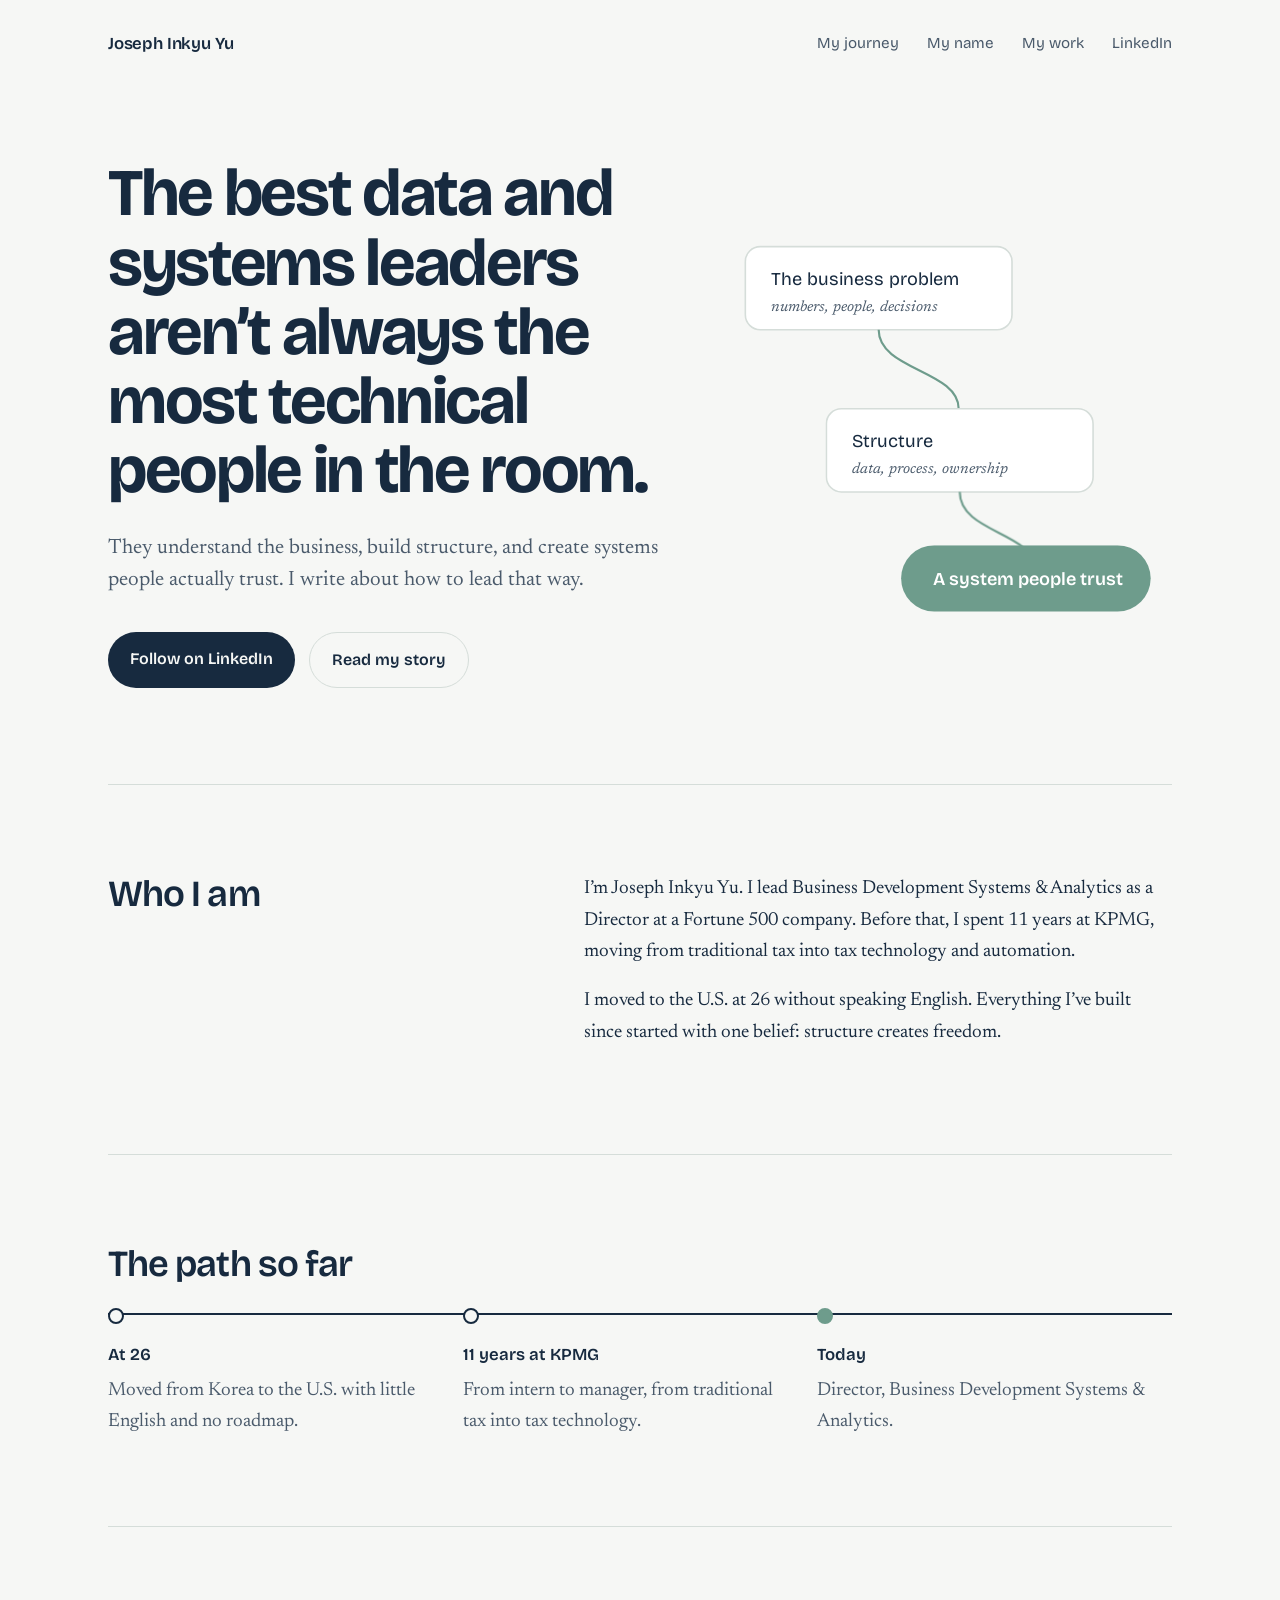
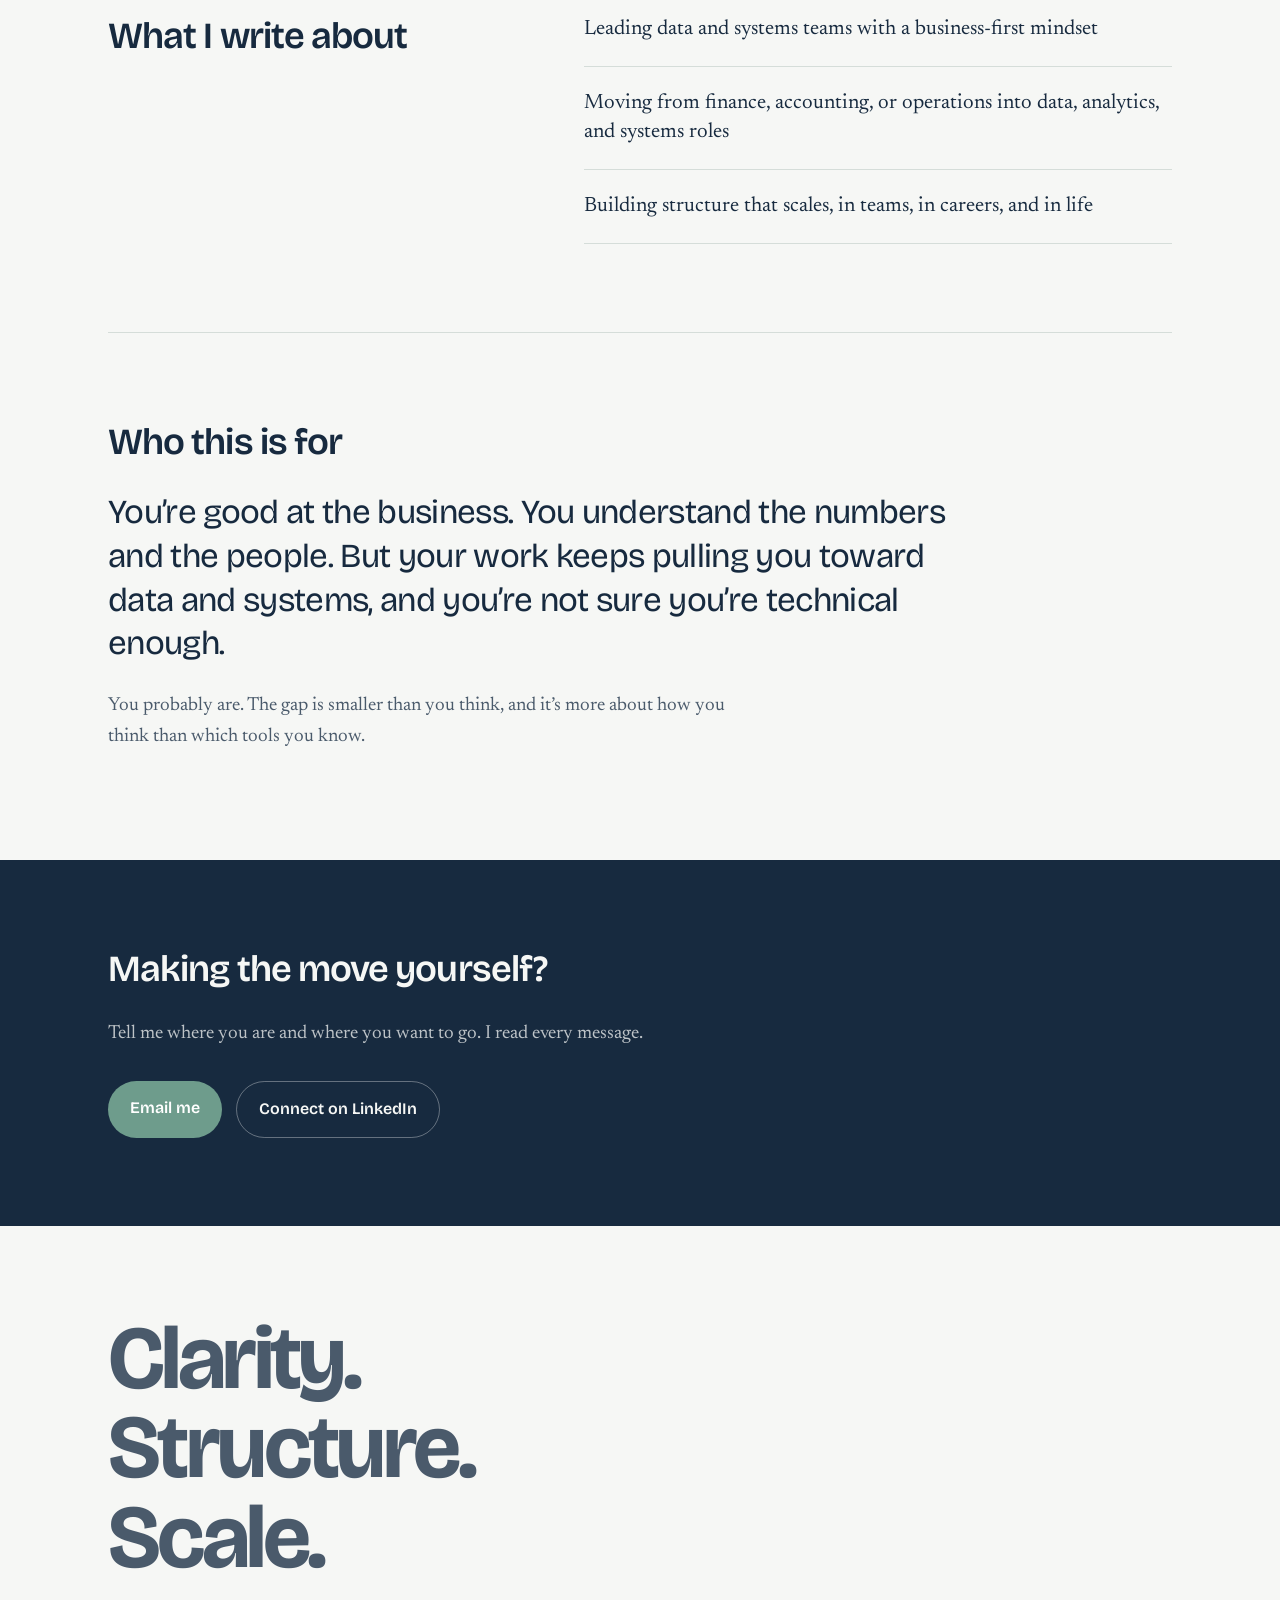
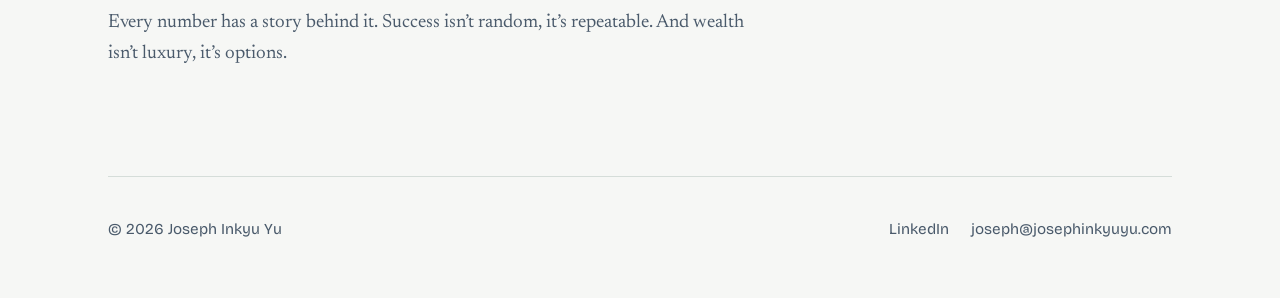
==== index.html @ 43febdc6 "Launch new personal site" ====
<!DOCTYPE html>
<html lang="en">
<head>
<meta charset="utf-8">
<meta name="viewport" content="width=device-width, initial-scale=1">
<title>Joseph Inkyu Yu | Business-first data & systems leadership</title>
<meta name="description" content="Joseph Inkyu Yu leads data and systems with a business-first mindset. Writing about how people from finance, accounting, and operations grow into data and systems roles.">
<meta property="og:title" content="Joseph Inkyu Yu">
<meta property="og:description" content="The best data and systems leaders aren’t always the most technical people in the room.">
<meta property="og:url" content="https://josephinkyuyu.com">
<link rel="preconnect" href="https://fonts.googleapis.com">
<link rel="preconnect" href="https://fonts.gstatic.com" crossorigin>
<link href="https://fonts.googleapis.com/css2?family=Bricolage+Grotesque:opsz,wght@12..96,400;12..96,600;12..96,700&family=Newsreader:ital,opsz,wght@0,6..72,400;0,6..72,500;1,6..72,400&display=swap" rel="stylesheet">
<link rel="stylesheet" href="/styles.css">
</head>
<body>
<div class="wrap">
  <header class="site">
    <a class="name" href="/">Joseph Inkyu Yu</a>
    <nav aria-label="Main">
      <ul>
        <li><a href="/my-journey">My journey</a></li>
        <li><a href="/the-story-behind-my-name">My name</a></li>
        <li><a href="/my-work">My work</a></li>
        <li><a href="https://linkedin.com/in/josephinkyuyu">LinkedIn</a></li>
      </ul>
    </nav>
  </header>

  <main>
    <div class="hero">
      <div>
        <h1>The best data and systems leaders aren’t always the most technical people in the room.</h1>
        <p class="measure">They understand the business, build structure, and create systems people actually trust. I write about how to lead that way.</p>
        <div class="actions">
          <a class="btn btn-primary" href="https://linkedin.com/in/josephinkyuyu">Follow on LinkedIn</a>
          <a class="btn btn-quiet" href="/my-journey">Read my story</a>
        </div>
      </div>

      <div class="system" aria-hidden="true">
        <svg viewBox="0 0 420 380" role="img">
          <rect class="node" x="20" y="24" width="250" height="78" rx="14"/>
          <text x="44" y="60">The business problem</text>
          <text class="sub" x="44" y="84">numbers, people, decisions</text>

          <path class="flow" d="M145 102 C 145 140, 220 140, 220 176"/>

          <g class="late l1">
            <rect class="node" x="96" y="176" width="250" height="78" rx="14"/>
            <text x="120" y="212">Structure</text>
            <text class="sub" x="120" y="236">data, process, ownership</text>
          </g>

          <path class="flow f2" d="M221 254 C 221 292, 290 292, 290 324"/>

          <g class="late l2">
            <rect class="node-end" x="166" y="304" width="234" height="62" rx="31"/>
            <text class="node-end-text" x="196" y="341">A system people trust</text>
          </g>
        </svg>
      </div>
    </div>

    <section class="two" aria-labelledby="who">
      <h2 id="who">Who I am</h2>
      <div class="measure">
        <p>I’m Joseph Inkyu Yu. I lead Business Development Systems &amp; Analytics as a Director at a Fortune 500 company. Before that, I spent 11 years at KPMG, moving from traditional tax into tax technology and automation.</p>
        <p>I moved to the U.S. at 26 without speaking English. Everything I’ve built since started with one belief: structure creates freedom.</p>
      </div>
    </section>

    <section aria-labelledby="path">
      <h2 id="path">The path so far</h2>
      <ol class="path">
        <li><span class="when">At 26</span><span class="what">Moved from Korea to the U.S. with little English and no roadmap.</span></li>
        <li><span class="when">11 years at KPMG</span><span class="what">From intern to manager, from traditional tax into tax technology.</span></li>
        <li><span class="when">Today</span><span class="what">Director, Business Development Systems &amp; Analytics.</span></li>
      </ol>
    </section>

    <section class="two" aria-labelledby="write">
      <h2 id="write">What I write about</h2>
      <ul class="topics">
        <li>Leading data and systems teams with a business-first mindset</li>
        <li>Moving from finance, accounting, or operations into data, analytics, and systems roles</li>
        <li>Building structure that scales, in teams, in careers, and in life</li>
      </ul>
    </section>

    <section class="for-you" aria-labelledby="for">
      <h2 id="for">Who this is for</h2>
      <blockquote>You’re good at the business. You understand the numbers and the people. But your work keeps pulling you toward data and systems, and you’re not sure you’re technical enough.</blockquote>
      <p class="measure">You probably are. The gap is smaller than you think, and it’s more about how you think than which tools you know.</p>
    </section>
  </main>
</div>

<section class="start" aria-labelledby="start">
  <div class="wrap">
    <h2 id="start">Making the move yourself?</h2>
    <p class="measure">Tell me where you are and where you want to go. I read every message.</p>
    <div class="actions">
      <a class="btn btn-primary" href="mailto:joseph@josephinkyuyu.com?subject=MOVE">Email me</a>
      <a class="btn btn-quiet" href="https://linkedin.com/in/josephinkyuyu">Connect on LinkedIn</a>
    </div>
  </div>
</section>

<div class="wrap">
  <section class="belief" aria-label="Philosophy" style="border-top:none">
    <p class="big">Clarity.<br>Structure.<br>Scale.</p>
    <p class="measure">Every number has a story behind it. Success isn’t random, it’s repeatable. And wealth isn’t luxury, it’s options.</p>
  </section>

  <footer>
    <span>© 2026 Joseph Inkyu Yu</span>
    <ul>
      <li><a href="https://linkedin.com/in/josephinkyuyu">LinkedIn</a></li>
      <li><a href="mailto:joseph@josephinkyuyu.com">joseph@josephinkyuyu.com</a></li>
    </ul>
  </footer>
</div>
</body>
</html>
---- styles.css ----
:root {
    --porcelain: #F6F7F5;
    --ink: #172A3F;
    --ink-soft: #4A5A6B;
    --celadon: #6E9C8C;
    --celadon-deep: #3F6F60;
    --line: #D5DDD9;
    --surface: #FFFFFF;
    color-scheme: light;
    --display: "Bricolage Grotesque", "Helvetica Neue", Arial, sans-serif;
    --body: "Newsreader", Georgia, "Times New Roman", serif;
  }
  @media (prefers-color-scheme: dark) {
    :root {
      --porcelain: #101B27;
      --ink: #E8EEEB;
      --ink-soft: #A8B6B0;
      --celadon: #8DBBAA;
      --celadon-deep: #A9D2C3;
      --line: #263646;
      --surface: #16232F;
      color-scheme: dark;
    }
  }
  * { box-sizing: border-box; }
  html { scroll-behavior: smooth; }
  body {
    margin: 0;
    background: var(--porcelain);
    color: var(--ink);
    font-family: var(--body);
    font-size: 1.1875rem;
    line-height: 1.65;
    -webkit-font-smoothing: antialiased;
  }
  a { color: inherit; }
  a:focus-visible, button:focus-visible { outline: 3px solid var(--celadon); outline-offset: 3px; border-radius: 2px; }
  .wrap { max-width: 1120px; margin: 0 auto; padding: 0 28px; }
  .measure { max-width: 34em; }

  /* Nav */
  header.site {
    display: flex; align-items: center; justify-content: space-between;
    padding: 28px 0; gap: 24px; flex-wrap: wrap;
  }
  .name { font-family: var(--display); font-weight: 600; font-size: 1.05rem; text-decoration: none; letter-spacing: -0.01em; }
  nav ul { list-style: none; display: flex; gap: 28px; margin: 0; padding: 0; flex-wrap: wrap; }
  nav a { font-family: var(--display); font-size: 0.95rem; text-decoration: none; color: var(--ink-soft); }
  nav a:hover { color: var(--ink); }

  /* Hero */
  .hero {
    display: grid; grid-template-columns: 1.25fr 1fr; gap: 56px; align-items: center;
    padding: 72px 0 96px;
  }
  .hero h1 {
    font-family: var(--display); font-weight: 700;
    font-size: clamp(2.4rem, 5.2vw, 4.2rem);
    line-height: 1.04; letter-spacing: -0.035em; margin: 0 0 28px;
  }
  .hero p { color: var(--ink-soft); margin: 0 0 36px; font-size: 1.3rem; line-height: 1.5; }
  .actions { display: flex; gap: 14px; flex-wrap: wrap; }
  .btn {
    font-family: var(--display); font-weight: 600; font-size: 1rem;
    padding: 14px 22px; border-radius: 999px; text-decoration: none; display: inline-block;
  }
  .btn-primary { background: var(--ink); color: var(--porcelain); }
  .btn-primary:hover { background: var(--celadon-deep); }
  .btn-quiet { border: 1.5px solid var(--line); }
  .btn-quiet:hover { border-color: var(--ink); }

  /* System diagram: the one memorable element */
  .system svg { width: 100%; height: auto; display: block; }
  .system .node { fill: var(--surface); stroke: var(--line); stroke-width: 1.5; }
  .system .node-end { fill: var(--celadon); stroke: none; }
  .system text { font-family: var(--display); font-size: 17px; fill: var(--ink); }
  .system .node-end-text { fill: #fff; font-weight: 600; }
  .system .sub { font-family: var(--body); font-size: 14px; fill: var(--ink-soft); font-style: italic; }
  .system .flow { fill: none; stroke: var(--celadon); stroke-width: 2; stroke-dasharray: 260; stroke-dashoffset: 260; animation: draw 1.1s ease-out forwards; }
  .system .flow.f2 { animation-delay: 0.9s; }
  .system .late { opacity: 0; animation: appear 0.6s ease-out forwards; }
  .system .late.l1 { animation-delay: 0.7s; }
  .system .late.l2 { animation-delay: 1.6s; }
  @keyframes draw { to { stroke-dashoffset: 0; } }
  @keyframes appear { to { opacity: 1; } }
  @media (prefers-reduced-motion: reduce) {
    .system .flow { animation: none; stroke-dashoffset: 0; }
    .system .late { animation: none; opacity: 1; }
  }

  /* Sections */
  section { padding: 88px 0; border-top: 1px solid var(--line); }
  h2 {
    font-family: var(--display); font-weight: 600; font-size: clamp(1.7rem, 3vw, 2.3rem);
    letter-spacing: -0.025em; line-height: 1.15; margin: 0 0 28px;
  }
  .two { display: grid; grid-template-columns: 1fr 1.4fr; gap: 56px; }
  .two p { margin: 0 0 18px; }

  /* Path: a real sequence, so it gets an order */
  .path { list-style: none; margin: 8px 0 0; padding: 0; display: grid; grid-template-columns: repeat(3, 1fr); gap: 0; }
  .path li { padding: 26px 26px 0 0; border-top: 2px solid var(--ink); position: relative; }
  .path li::before {
    content: ""; position: absolute; top: -7px; left: 0; width: 12px; height: 12px;
    border-radius: 50%; background: var(--porcelain); border: 2px solid var(--ink);
  }
  .path li:last-child::before { background: var(--celadon); border-color: var(--celadon); }
  .path .when { font-family: var(--display); font-weight: 600; font-size: 1.05rem; display: block; margin-bottom: 6px; }
  .path .what { color: var(--ink-soft); }

  .topics { list-style: none; margin: 0; padding: 0; }
  .topics li { padding: 22px 0; border-bottom: 1px solid var(--line); font-size: 1.3rem; line-height: 1.4; }
  .topics li:first-child { padding-top: 0; }

  .for-you blockquote {
    margin: 0; font-family: var(--display); font-weight: 400;
    font-size: clamp(1.5rem, 2.8vw, 2.1rem); line-height: 1.3; letter-spacing: -0.02em; max-width: 26em;
  }
  .for-you p { color: var(--ink-soft); margin-top: 24px; }

  .start { background: var(--ink); color: var(--porcelain); border-top: none; }
  .start h2 { color: var(--porcelain); }
  .start p { color: color-mix(in srgb, var(--porcelain) 75%, transparent); margin: 0 0 32px; }
  .start .btn-primary { background: var(--celadon); color: #fff; }
  .start .btn-primary:hover { background: var(--celadon-deep); color: var(--ink); }
  .start .btn-quiet { border-color: color-mix(in srgb, var(--porcelain) 35%, transparent); color: var(--porcelain); }
  .start .btn-quiet:hover { border-color: var(--porcelain); }

  .belief { text-align: left; }
  .belief .big {
    font-family: var(--display); font-weight: 700; letter-spacing: -0.04em; line-height: 1;
    font-size: clamp(2.6rem, 7vw, 5.6rem); margin: 0 0 24px;
  }
  .belief p { color: var(--ink-soft); }

  footer { padding: 40px 0 56px; border-top: 1px solid var(--line); font-family: var(--display); font-size: 0.95rem; color: var(--ink-soft); display: flex; justify-content: space-between; gap: 20px; flex-wrap: wrap; }
  footer a { text-decoration: none; }
  footer a:hover { color: var(--ink); }
  footer ul { list-style: none; display: flex; gap: 22px; margin: 0; padding: 0; flex-wrap: wrap; }

  @media (max-width: 820px) {
    .hero { grid-template-columns: 1fr; padding: 40px 0 64px; gap: 40px; }
    .two { grid-template-columns: 1fr; gap: 8px; }
    .path { grid-template-columns: 1fr; gap: 28px; }
    .path li { padding-right: 0; }
    section { padding: 64px 0; }
    nav ul { gap: 18px; }
  }

/* Story pages */
.page-head { padding: 72px 0 40px; }
.page-head h1 {
  font-family: var(--display); font-weight: 700; letter-spacing: -0.035em; line-height: 1.05;
  font-size: clamp(2.4rem, 5vw, 3.8rem); margin: 0 0 18px; max-width: 16em;
}
.page-head .lede { color: var(--ink-soft); font-size: 1.3rem; font-style: italic; margin: 0; }
.prose { max-width: 34em; padding-bottom: 88px; }
.prose p { margin: 0 0 1.15em; }
.prose h2 { margin-top: 64px; }
.prose .pull {
  font-family: var(--display); font-weight: 600; font-size: clamp(1.45rem, 2.6vw, 1.9rem);
  line-height: 1.3; letter-spacing: -0.02em; margin: 48px 0; padding-left: 22px;
  border-left: 3px solid var(--celadon);
}
.prose ul { padding-left: 1.1em; margin: 0 0 1.4em; }
.prose li { margin-bottom: 0.5em; }
.work-group { padding: 40px 0; border-top: 1px solid var(--line); }
.work-group h2 { margin: 0 0 8px; }
.work-group .note { color: var(--ink-soft); font-style: italic; margin: 0 0 22px; }
.work-list { list-style: none; padding: 0; margin: 0; }
.work-list li { padding: 14px 0; }
.work-list strong { font-family: var(--display); font-weight: 600; display: block; font-size: 1.1rem; }
.work-list span { color: var(--ink-soft); }
.tag { font-family: var(--display); font-size: 0.8rem; font-weight: 600; color: var(--celadon-deep); margin-left: 8px; }
.next { padding: 48px 0 88px; border-top: 1px solid var(--line); }
.next a { font-family: var(--display); font-weight: 600; font-size: 1.3rem; text-decoration: none; border-bottom: 2px solid var(--celadon); }
nav a[aria-current="page"] { color: var(--ink); text-decoration: underline; text-decoration-color: var(--celadon); text-underline-offset: 6px; text-decoration-thickness: 2px; }
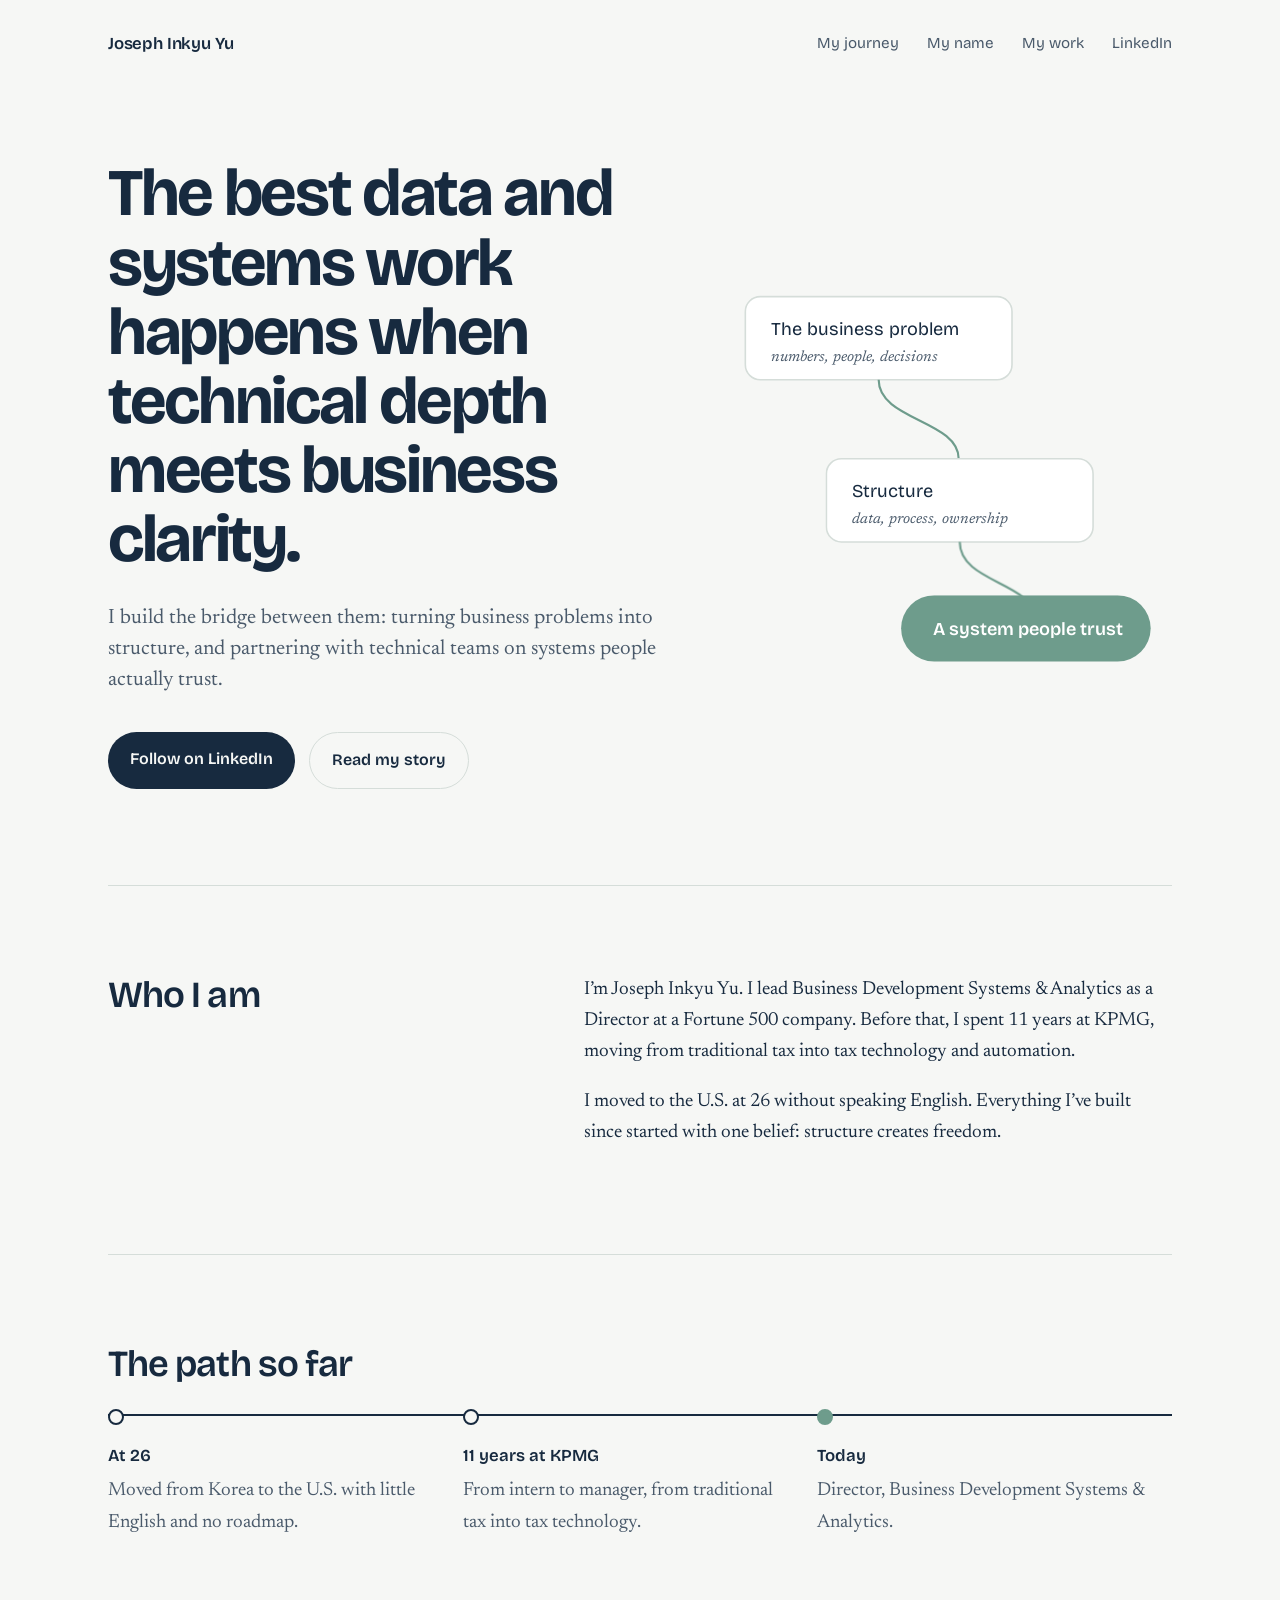
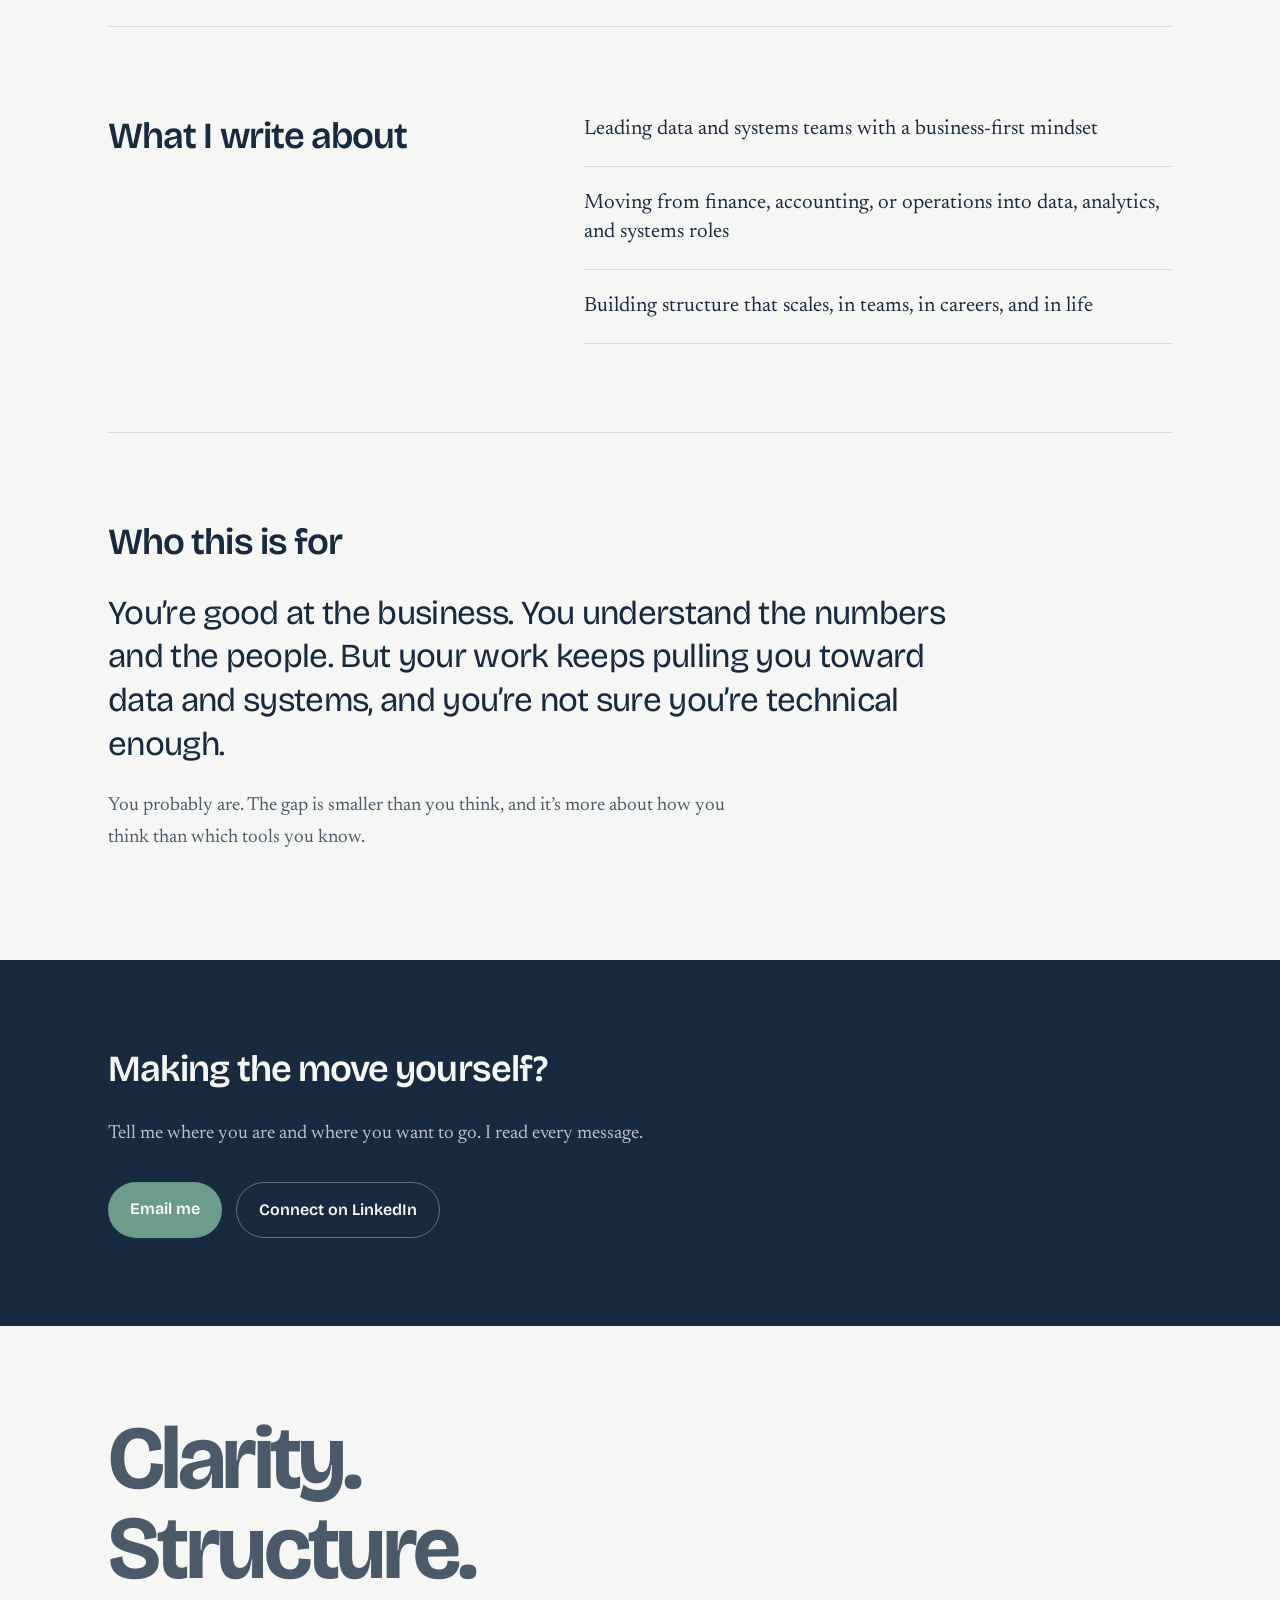
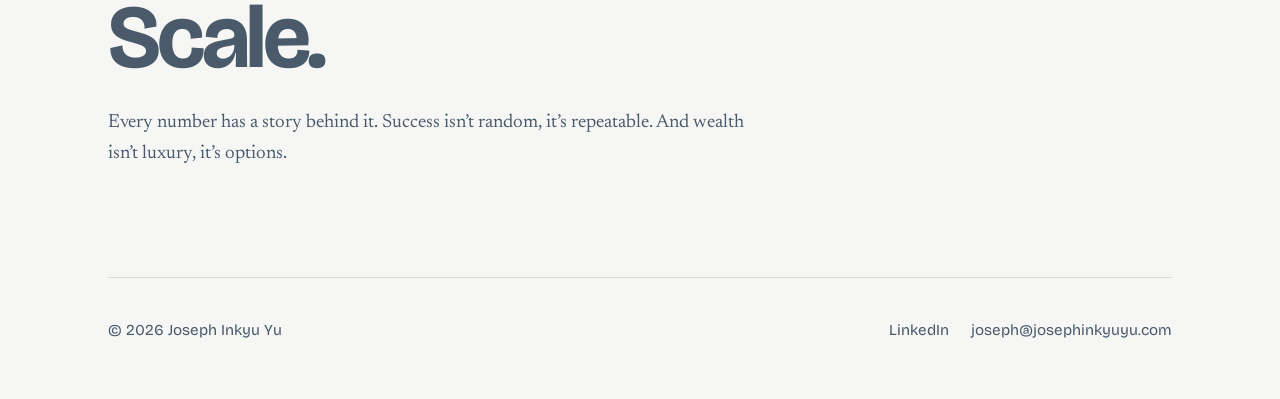
==== commit 32ed4062: "Reframe headline: bridge between technical depth and business clarity" ====
--- a/index.html
+++ b/index.html
@@ -6,7 +6,7 @@
 <title>Joseph Inkyu Yu | Business-first data & systems leadership</title>
 <meta name="description" content="Joseph Inkyu Yu leads data and systems with a business-first mindset. Writing about how people from finance, accounting, and operations grow into data and systems roles.">
 <meta property="og:title" content="Joseph Inkyu Yu">
-<meta property="og:description" content="The best data and systems leaders aren’t always the most technical people in the room.">
+<meta property="og:description" content="The best data and systems work happens when technical depth meets business clarity.">
 <meta property="og:url" content="https://josephinkyuyu.com">
 <link rel="preconnect" href="https://fonts.googleapis.com">
 <link rel="preconnect" href="https://fonts.gstatic.com" crossorigin>
@@ -30,8 +30,8 @@
   <main>
     <div class="hero">
       <div>
-        <h1>The best data and systems leaders aren’t always the most technical people in the room.</h1>
-        <p class="measure">They understand the business, build structure, and create systems people actually trust. I write about how to lead that way.</p>
+        <h1>The best data and systems work happens when technical depth meets business clarity.</h1>
+        <p class="measure">I build the bridge between them: turning business problems into structure, and partnering with technical teams on systems people actually trust.</p>
         <div class="actions">
           <a class="btn btn-primary" href="https://linkedin.com/in/josephinkyuyu">Follow on LinkedIn</a>
           <a class="btn btn-quiet" href="/my-journey">Read my story</a>
